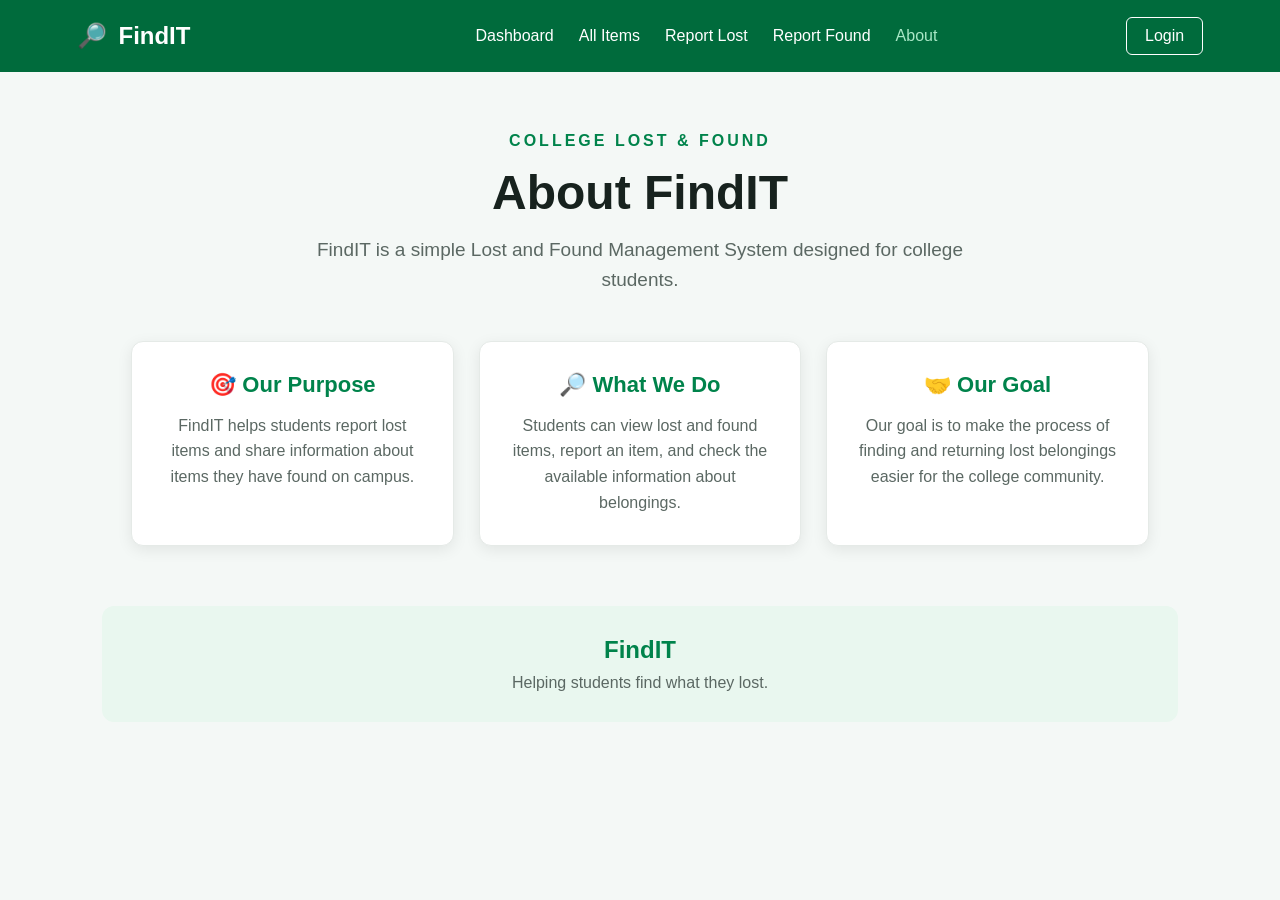
==== about.html @ d673f608 "Add FindIT lost and found website" ====
<!DOCTYPE html>
<html lang="en">

<head>
    <meta charset="UTF-8">
    <meta name="viewport" content="width=device-width, initial-scale=1.0">

    <title>About - FindIT</title>

    <link rel="stylesheet" href="about.css">
</head>

<body>

    <!-- Navigation Bar -->

    <nav class="navbar">

        <div class="logo">
            🔎 <span>FindIT</span>
        </div>

        <div class="nav-links">

            <a href="index.html">Dashboard</a>

            <a href="all-items.html">All Items</a>

            <a href="lost-items.html">Report Lost</a>

            <a href="found-items.html">Report Found</a>

            <a href="about.html" class="active">About</a>

        </div>

        <a href="#" class="login-btn">Login</a>

    </nav>


    <!-- About Section -->

    <section class="about-section">

        <p class="about-small-title">
            COLLEGE LOST & FOUND
        </p>

        <h1>About FindIT</h1>

        <p class="about-intro">
            FindIT is a simple Lost and Found Management System
            designed for college students.
        </p>


        <!-- About Cards -->

        <div class="about-container">

            <div class="about-card">

                <h2>🎯 Our Purpose</h2>

                <p>
                    FindIT helps students report lost items and
                    share information about items they have found
                    on campus.
                </p>

            </div>


            <div class="about-card">

                <h2>🔎 What We Do</h2>

                <p>
                    Students can view lost and found items,
                    report an item, and check the available
                    information about belongings.
                </p>

            </div>


            <div class="about-card">

                <h2>🤝 Our Goal</h2>

                <p>
                    Our goal is to make the process of finding
                    and returning lost belongings easier for
                    the college community.
                </p>

            </div>

        </div>


        <!-- Simple Footer Text -->

        <div class="about-bottom">

            <h2>FindIT</h2>

            <p>
                Helping students find what they lost.
            </p>

        </div>

    </section>

</body>

</html>
---- about.css ----
/* =========================
   BASIC SETTINGS
========================= */

* {
    margin: 0;
    padding: 0;
    box-sizing: border-box;
}

body {
    font-family: Arial, sans-serif;
    background-color: #f4f8f6;
    color: #17221e;
}


/* =========================
   NAVBAR
========================= */

.navbar {
    height: 72px;

    background-color: #006b3c;

    display: flex;
    align-items: center;

    padding: 0 6%;

    color: white;

    gap: 30px;
}


/* Logo */

.logo {
    font-size: 24px;
    font-weight: bold;

    min-width: 210px;

    white-space: nowrap;
}

.logo span {
    margin-left: 5px;
}


/* Navigation */

.nav-links {
    display: flex;

    justify-content: center;
    align-items: center;

    gap: 25px;

    flex: 1;
}

.nav-links a {
    color: white;

    text-decoration: none;

    font-size: 16px;

    white-space: nowrap;
}


/* Active page */

.nav-links a:hover,
.nav-links .active {
    color: #a9e8c7;
}


/* Login button */

.login-btn {
    color: white;

    text-decoration: none;

    border: 1px solid white;

    padding: 9px 18px;

    border-radius: 6px;

    font-size: 16px;

    white-space: nowrap;
}


/* =========================
   ABOUT PAGE
========================= */

.about-section {
    text-align: center;

    padding: 60px 8%;
}


/* Small heading */

.about-small-title {
    color: #00834b;

    font-size: 16px;

    font-weight: bold;

    letter-spacing: 3px;

    margin-bottom: 15px;
}


/* Main heading */

.about-section h1 {
    font-size: 48px;

    margin-bottom: 15px;
}


/* Introduction */

.about-intro {
    color: #5b6863;

    font-size: 19px;

    max-width: 700px;

    margin: 0 auto 45px;

    line-height: 1.6;
}


/* =========================
   ABOUT CARDS
========================= */

.about-container {
    display: flex;

    justify-content: center;

    gap: 25px;

    margin-top: 30px;
}


.about-card {
    background-color: white;

    width: 30%;

    padding: 30px;

    border-radius: 12px;

    box-shadow: 0 4px 15px rgba(0, 0, 0, 0.08);

    border: 1px solid #e5eae7;
}


/* Card heading */

.about-card h2 {
    color: #00834b;

    font-size: 22px;

    margin-bottom: 15px;
}


/* Card paragraph */

.about-card p {
    color: #5b6863;

    line-height: 1.6;

    font-size: 16px;
}


/* =========================
   BOTTOM SECTION
========================= */

.about-bottom {
    margin-top: 60px;

    padding: 30px;

    background-color: #e9f7ef;

    border-radius: 12px;
}

.about-bottom h2 {
    color: #00834b;

    margin-bottom: 10px;
}

.about-bottom p {
    color: #5b6863;
}


/* =========================
   RESPONSIVE
========================= */

@media (max-width: 800px) {

    .navbar {
        height: auto;

        padding: 18px 5%;

        flex-wrap: wrap;

        gap: 18px;
    }

    .logo {
        min-width: auto;
    }

    .nav-links {
        order: 3;

        width: 100%;

        justify-content: flex-start;

        overflow-x: auto;

        gap: 20px;
    }

    .login-btn {
        margin-left: auto;
    }

    .about-container {
        flex-direction: column;

        align-items: center;
    }

    .about-card {
        width: 90%;
    }

    .about-section h1 {
        font-size: 38px;
    }
}


/* =========================
   MOBILE
========================= */

@media (max-width: 500px) {

    .about-section {
        padding: 40px 5%;
    }

    .about-section h1 {
        font-size: 34px;
    }

    .about-intro {
        font-size: 16px;
    }

    .about-card {
        width: 100%;
    }
}
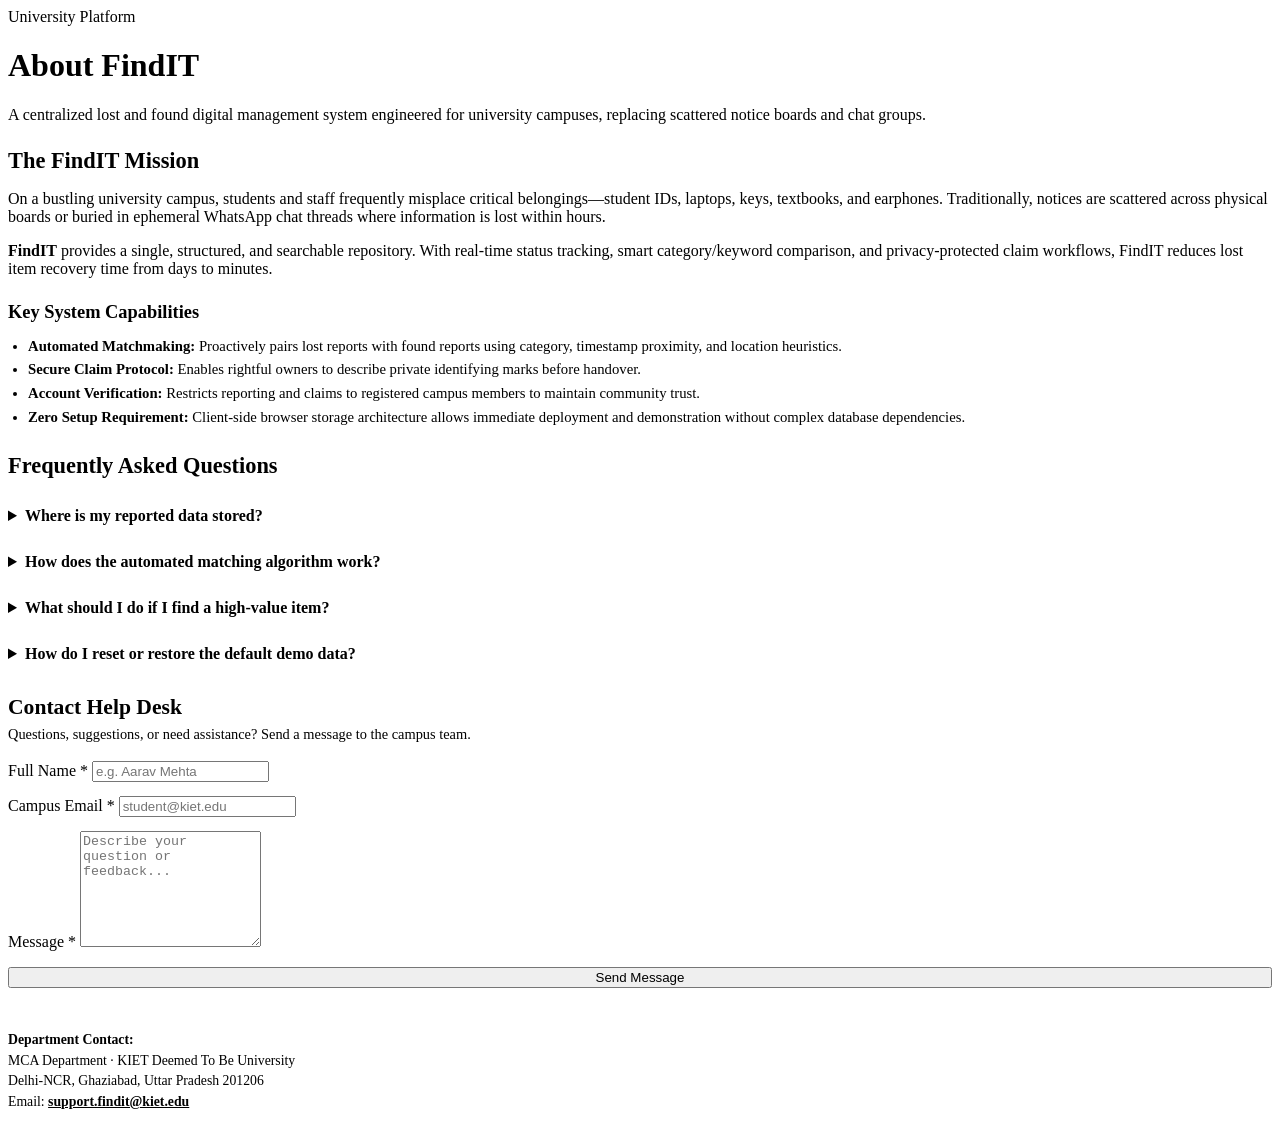
==== commit 09f127aa: "Add files via upload" ====
--- a/about.html
+++ b/about.html
@@ -1,119 +1,112 @@
 <!DOCTYPE html>
 <html lang="en">
+<head>
+  <meta charset="UTF-8">
+  <meta name="viewport" content="width=device-width, initial-scale=1">
+  <title>About &amp; Contact – FindIT</title>
+  <meta name="description" content="Learn about FindIT, our mission to reunite campus belongings, frequently asked questions, and support channels.">
+  <link rel="stylesheet" href="css/style.css">
+</head>
+<body data-page="about">
+  <div id="site-header"></div>
 
-<head>
-    <meta charset="UTF-8">
-    <meta name="viewport" content="width=device-width, initial-scale=1.0">
+  <main class="container">
+    <div class="page-head">
+      <span class="eyebrow"><span class="dot"></span> University Platform</span>
+      <h1>About FindIT</h1>
+      <p>A centralized lost and found digital management system engineered for university campuses, replacing scattered notice boards and chat groups.</p>
+    </div>
 
-    <title>About - FindIT</title>
+    <div class="layout-2" style="margin-top: 24px;">
+      <div>
+        <div class="panel">
+          <h2 style="font-size:1.4rem;margin-bottom:12px;">The FindIT Mission</h2>
+          <p>
+            On a bustling university campus, students and staff frequently misplace critical belongings—student IDs, laptops, keys, textbooks, and earphones. Traditionally, notices are scattered across physical boards or buried in ephemeral WhatsApp chat threads where information is lost within hours.
+          </p>
+          <p>
+            <strong>FindIT</strong> provides a single, structured, and searchable repository. With real-time status tracking, smart category/keyword comparison, and privacy-protected claim workflows, FindIT reduces lost item recovery time from days to minutes.
+          </p>
 
-    <link rel="stylesheet" href="about.css">
-</head>
-
-<body>
-
-    <!-- Navigation Bar -->
-
-    <nav class="navbar">
-
-        <div class="logo">
-            🔎 <span>FindIT</span>
+          <h3 style="font-size:1.15rem;margin:24px 0 12px 0;">Key System Capabilities</h3>
+          <ul style="padding-left:20px;color:var(--text-muted);font-size:0.92rem;line-height:1.6;margin:0;">
+            <li><strong>Automated Matchmaking:</strong> Proactively pairs lost reports with found reports using category, timestamp proximity, and location heuristics.</li>
+            <li><strong>Secure Claim Protocol:</strong> Enables rightful owners to describe private identifying marks before handover.</li>
+            <li><strong>Account Verification:</strong> Restricts reporting and claims to registered campus members to maintain community trust.</li>
+            <li><strong>Zero Setup Requirement:</strong> Client-side browser storage architecture allows immediate deployment and demonstration without complex database dependencies.</li>
+          </ul>
         </div>
 
-        <div class="nav-links">
+        <div class="panel" id="faq" style="margin-top: 24px;">
+          <h2 style="font-size:1.4rem;margin-bottom:14px;">Frequently Asked Questions</h2>
+          <div class="faq-list">
+            <details style="border-bottom:1px solid var(--border);padding:14px 0;">
+              <summary style="font-weight:600;cursor:pointer;color:var(--text-main);">Where is my reported data stored?</summary>
+              <p style="margin:8px 0 0;color:var(--text-muted);font-size:0.92rem;line-height:1.55;">
+                In this frontend demonstration, listings, user accounts, and messages are persisted in your browser's LocalStorage and SessionStorage. Other devices will not see your local changes unless connected to an integrated backend.
+              </p>
+            </details>
+            <details style="border-bottom:1px solid var(--border);padding:14px 0;">
+              <summary style="font-weight:600;cursor:pointer;color:var(--text-main);">How does the automated matching algorithm work?</summary>
+              <p style="margin:8px 0 0;color:var(--text-muted);font-size:0.92rem;line-height:1.55;">
+                When an item is viewed, FindIT computes a match score (0–100%) against opposing open reports by scoring shared keyword tokens in names and descriptions (+30%), identical campus locations (+15%), and timestamp proximity (+15%).
+              </p>
+            </details>
+            <details style="border-bottom:1px solid var(--border);padding:14px 0;">
+              <summary style="font-weight:600;cursor:pointer;color:var(--text-main);">What should I do if I find a high-value item?</summary>
+              <p style="margin:8px 0 0;color:var(--text-muted);font-size:0.92rem;line-height:1.55;">
+                For laptops, smartphones, debit cards, and official ID cards, hand them over to Central Campus Security or the MCA Department office, and specify that location in your report description.
+              </p>
+            </details>
+            <details style="padding:14px 0;">
+              <summary style="font-weight:600;cursor:pointer;color:var(--text-main);">How do I reset or restore the default demo data?</summary>
+              <p style="margin:8px 0 0;color:var(--text-muted);font-size:0.92rem;line-height:1.55;">
+                You can restore the initial demo listings and messages anytime by clicking:
+                <br>
+                <a href="#" id="resetLink" style="display:inline-block;margin-top:6px;color:var(--primary);font-weight:700;">Reset Demo Data</a>
+              </p>
+            </details>
+          </div>
+        </div>
+      </div>
 
-            <a href="index.html">Dashboard</a>
+      <!-- Contact Form -->
+      <aside class="panel" id="contact">
+        <h2 style="font-size:1.35rem;margin-bottom:6px;">Contact Help Desk</h2>
+        <p style="margin:0 0 18px;font-size:0.9rem;">Questions, suggestions, or need assistance? Send a message to the campus team.</p>
+        <form id="contactForm" novalidate>
+          <div class="field" style="margin-bottom:14px;">
+            <label for="mName">Full Name <span class="req">*</span></label>
+            <input id="mName" maxlength="60" placeholder="e.g. Aarav Mehta" required>
+            <span class="error"></span>
+          </div>
+          <div class="field" style="margin-bottom:14px;">
+            <label for="mEmail">Campus Email <span class="req">*</span></label>
+            <input id="mEmail" type="email" maxlength="80" placeholder="student@kiet.edu" required>
+            <span class="error"></span>
+          </div>
+          <div class="field" style="margin-bottom:16px;">
+            <label for="mMsg">Message <span class="req">*</span></label>
+            <textarea id="mMsg" maxlength="500" placeholder="Describe your question or feedback..." style="min-height:110px;" required></textarea>
+            <span class="error"></span>
+          </div>
+          <button class="btn btn-primary" type="submit" style="width:100%;">Send Message</button>
+        </form>
 
-            <a href="all-items.html">All Items</a>
+        <div style="margin-top:24px;padding-top:18px;border-top:1px solid var(--border);font-size:0.86rem;color:var(--text-muted);line-height:1.5;">
+          <strong>Department Contact:</strong><br>
+          MCA Department · KIET Deemed To Be University<br>
+          Delhi-NCR, Ghaziabad, Uttar Pradesh 201206<br>
+          Email: <a href="mailto:support.findit@kiet.edu" style="color:var(--primary);font-weight:600;">support.findit@kiet.edu</a>
+        </div>
+      </aside>
+    </div>
+  </main>
 
-            <a href="lost-items.html">Report Lost</a>
+  <div id="site-footer"></div>
 
-            <a href="found-items.html">Report Found</a>
-
-            <a href="about.html" class="active">About</a>
-
-        </div>
-
-        <a href="#" class="login-btn">Login</a>
-
-    </nav>
-
-
-    <!-- About Section -->
-
-    <section class="about-section">
-
-        <p class="about-small-title">
-            COLLEGE LOST & FOUND
-        </p>
-
-        <h1>About FindIT</h1>
-
-        <p class="about-intro">
-            FindIT is a simple Lost and Found Management System
-            designed for college students.
-        </p>
-
-
-        <!-- About Cards -->
-
-        <div class="about-container">
-
-            <div class="about-card">
-
-                <h2>🎯 Our Purpose</h2>
-
-                <p>
-                    FindIT helps students report lost items and
-                    share information about items they have found
-                    on campus.
-                </p>
-
-            </div>
-
-
-            <div class="about-card">
-
-                <h2>🔎 What We Do</h2>
-
-                <p>
-                    Students can view lost and found items,
-                    report an item, and check the available
-                    information about belongings.
-                </p>
-
-            </div>
-
-
-            <div class="about-card">
-
-                <h2>🤝 Our Goal</h2>
-
-                <p>
-                    Our goal is to make the process of finding
-                    and returning lost belongings easier for
-                    the college community.
-                </p>
-
-            </div>
-
-        </div>
-
-
-        <!-- Simple Footer Text -->
-
-        <div class="about-bottom">
-
-            <h2>FindIT</h2>
-
-            <p>
-                Helping students find what they lost.
-            </p>
-
-        </div>
-
-    </section>
-
+  <script src="js/auth.js"></script>
+  <script src="js/app.js"></script>
+  <script src="js/about.js"></script>
 </body>
-
-</html>+</html>
